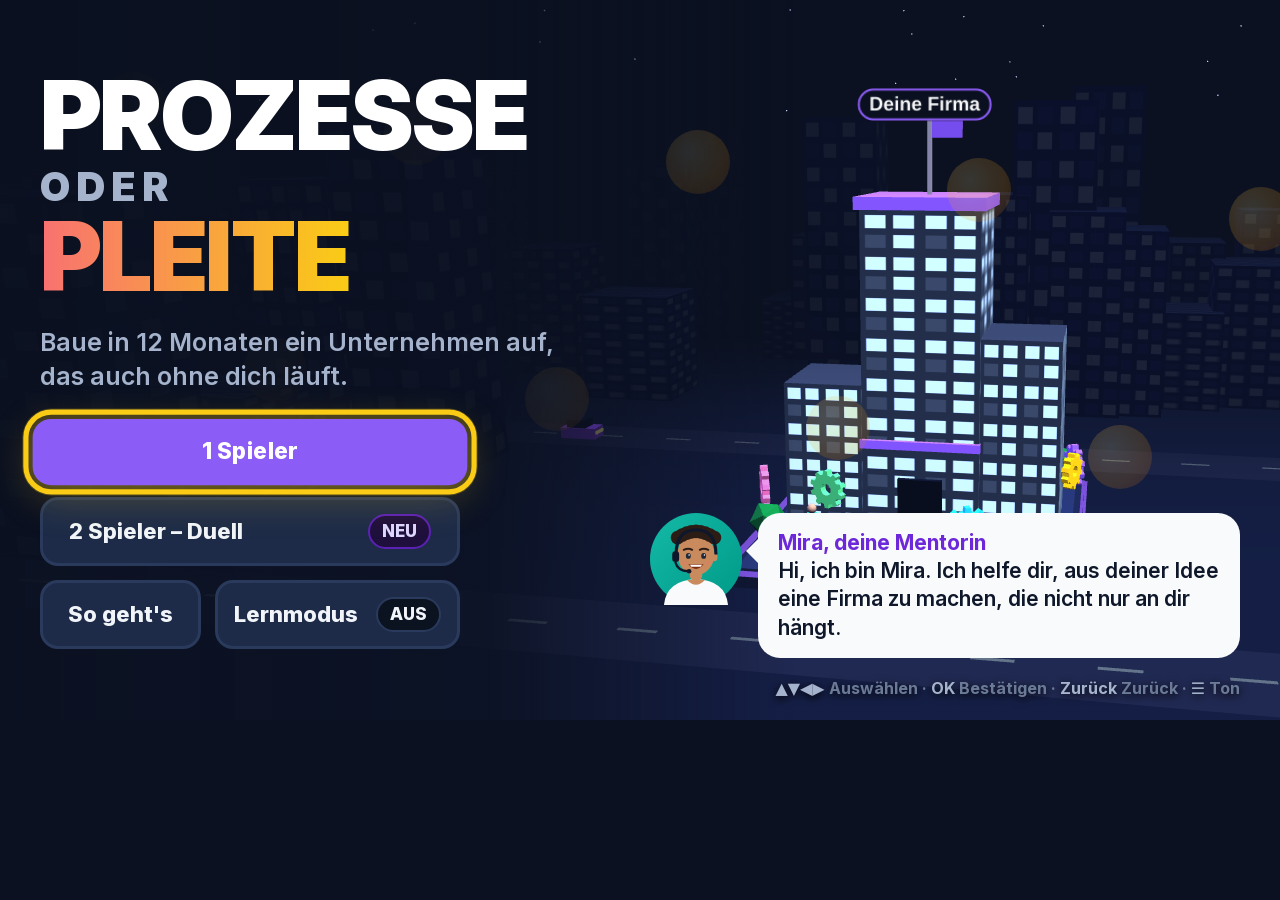
==== game/index.html @ 91f9b21e "Prozesse oder Pleite 3.1 – Business-Spiel für Fire TV 5 Branchen, 3D-Stadt mit three.js, 2-Spieler-D" ====
<!DOCTYPE html>
<html lang="de">
<head>
    <meta charset="UTF-8">
    <meta name="viewport" content="width=1280, user-scalable=no">
    <title>Prozesse oder Pleite</title>
    <link rel="stylesheet" href="inter.css">
    <link rel="stylesheet" href="style.css">
</head>
<body>
    <div id="stage">
        <canvas id="three" width="1280" height="720"></canvas>
        <div id="app"></div>
        <div id="toast"></div>
        <div id="fx"></div>
    </div>
    <script src="three.min.js"></script>
    <script src="data.js"></script>
    <script src="learn.js"></script>
    <script src="engine.js"></script>
    <script src="art.js"></script>
    <script src="scene3d.js"></script>
    <script src="ui.js"></script>
</body>
</html>
---- game/inter.css ----
@font-face {
  font-family: 'Inter';
  font-style: normal;
  font-weight: 400;
  font-display: swap;
  src: url(fonts/inter-0.woff2) format('woff2');
  unicode-range: U+0100-02BA, U+02BD-02C5, U+02C7-02CC, U+02CE-02D7, U+02DD-02FF, U+0304, U+0308, U+0329, U+1D00-1DBF, U+1E00-1E9F, U+1EF2-1EFF, U+2020, U+20A0-20AB, U+20AD-20C4, U+2113, U+2C60-2C7F, U+A720-A7FF;
}
@font-face {
  font-family: 'Inter';
  font-style: normal;
  font-weight: 400;
  font-display: swap;
  src: url(fonts/inter-1.woff2) format('woff2');
  unicode-range: U+0000-00FF, U+0131, U+0152-0153, U+02BB-02BC, U+02C6, U+02DA, U+02DC, U+0304, U+0308, U+0329, U+2000-206F, U+20AC, U+2122, U+2191, U+2193, U+2212, U+2215, U+FEFF, U+FFFD;
}
@font-face {
  font-family: 'Inter';
  font-style: normal;
  font-weight: 500;
  font-display: swap;
  src: url(fonts/inter-0.woff2) format('woff2');
  unicode-range: U+0100-02BA, U+02BD-02C5, U+02C7-02CC, U+02CE-02D7, U+02DD-02FF, U+0304, U+0308, U+0329, U+1D00-1DBF, U+1E00-1E9F, U+1EF2-1EFF, U+2020, U+20A0-20AB, U+20AD-20C4, U+2113, U+2C60-2C7F, U+A720-A7FF;
}
@font-face {
  font-family: 'Inter';
  font-style: normal;
  font-weight: 500;
  font-display: swap;
  src: url(fonts/inter-1.woff2) format('woff2');
  unicode-range: U+0000-00FF, U+0131, U+0152-0153, U+02BB-02BC, U+02C6, U+02DA, U+02DC, U+0304, U+0308, U+0329, U+2000-206F, U+20AC, U+2122, U+2191, U+2193, U+2212, U+2215, U+FEFF, U+FFFD;
}
@font-face {
  font-family: 'Inter';
  font-style: normal;
  font-weight: 600;
  font-display: swap;
  src: url(fonts/inter-0.woff2) format('woff2');
  unicode-range: U+0100-02BA, U+02BD-02C5, U+02C7-02CC, U+02CE-02D7, U+02DD-02FF, U+0304, U+0308, U+0329, U+1D00-1DBF, U+1E00-1E9F, U+1EF2-1EFF, U+2020, U+20A0-20AB, U+20AD-20C4, U+2113, U+2C60-2C7F, U+A720-A7FF;
}
@font-face {
  font-family: 'Inter';
  font-style: normal;
  font-weight: 600;
  font-display: swap;
  src: url(fonts/inter-1.woff2) format('woff2');
  unicode-range: U+0000-00FF, U+0131, U+0152-0153, U+02BB-02BC, U+02C6, U+02DA, U+02DC, U+0304, U+0308, U+0329, U+2000-206F, U+20AC, U+2122, U+2191, U+2193, U+2212, U+2215, U+FEFF, U+FFFD;
}
@font-face {
  font-family: 'Inter';
  font-style: normal;
  font-weight: 700;
  font-display: swap;
  src: url(fonts/inter-0.woff2) format('woff2');
  unicode-range: U+0100-02BA, U+02BD-02C5, U+02C7-02CC, U+02CE-02D7, U+02DD-02FF, U+0304, U+0308, U+0329, U+1D00-1DBF, U+1E00-1E9F, U+1EF2-1EFF, U+2020, U+20A0-20AB, U+20AD-20C4, U+2113, U+2C60-2C7F, U+A720-A7FF;
}
@font-face {
  font-family: 'Inter';
  font-style: normal;
  font-weight: 700;
  font-display: swap;
  src: url(fonts/inter-1.woff2) format('woff2');
  unicode-range: U+0000-00FF, U+0131, U+0152-0153, U+02BB-02BC, U+02C6, U+02DA, U+02DC, U+0304, U+0308, U+0329, U+2000-206F, U+20AC, U+2122, U+2191, U+2193, U+2212, U+2215, U+FEFF, U+FFFD;
}
@font-face {
  font-family: 'Inter';
  font-style: normal;
  font-weight: 800;
  font-display: swap;
  src: url(fonts/inter-0.woff2) format('woff2');
  unicode-range: U+0100-02BA, U+02BD-02C5, U+02C7-02CC, U+02CE-02D7, U+02DD-02FF, U+0304, U+0308, U+0329, U+1D00-1DBF, U+1E00-1E9F, U+1EF2-1EFF, U+2020, U+20A0-20AB, U+20AD-20C4, U+2113, U+2C60-2C7F, U+A720-A7FF;
}
@font-face {
  font-family: 'Inter';
  font-style: normal;
  font-weight: 800;
  font-display: swap;
  src: url(fonts/inter-1.woff2) format('woff2');
  unicode-range: U+0000-00FF, U+0131, U+0152-0153, U+02BB-02BC, U+02C6, U+02DA, U+02DC, U+0304, U+0308, U+0329, U+2000-206F, U+20AC, U+2122, U+2191, U+2193, U+2212, U+2215, U+FEFF, U+FFFD;
}
@font-face {
  font-family: 'Inter';
  font-style: normal;
  font-weight: 900;
  font-display: swap;
  src: url(fonts/inter-0.woff2) format('woff2');
  unicode-range: U+0100-02BA, U+02BD-02C5, U+02C7-02CC, U+02CE-02D7, U+02DD-02FF, U+0304, U+0308, U+0329, U+1D00-1DBF, U+1E00-1E9F, U+1EF2-1EFF, U+2020, U+20A0-20AB, U+20AD-20C4, U+2113, U+2C60-2C7F, U+A720-A7FF;
}
@font-face {
  font-family: 'Inter';
  font-style: normal;
  font-weight: 900;
  font-display: swap;
  src: url(fonts/inter-1.woff2) format('woff2');
  unicode-range: U+0000-00FF, U+0131, U+0152-0153, U+02BB-02BC, U+02C6, U+02DA, U+02DC, U+0304, U+0308, U+0329, U+2000-206F, U+20AC, U+2122, U+2191, U+2193, U+2212, U+2215, U+FEFF, U+FFFD;
}
---- game/style.css ----
/* Prozesse oder Pleite – TV-Oberfläche (1280 × 720 CSS-Pixel, kein Scrollen) */
:root {
    --bg: #0b1120;
    --bg2: #111a2e;
    --card: #16213a;
    --card2: #1d2b48;
    --line: #2a3a5c;
    --text: #f1f5f9;
    --mute: #a5b4cc;
    --dim: #6b7a96;
    --accent: #8b5cf6;
    --good: #22c55e;
    --warn: #f59e0b;
    --bad: #ef4444;
    --gold: #facc15;
    --cyan: #22d3ee;
}
* { box-sizing: border-box; margin: 0; padding: 0; }
html, body { width: 1280px; height: 720px; overflow: hidden; background: var(--bg); }
body {
    font-family: 'Inter', system-ui, sans-serif;
    color: var(--text);
    font-size: 20px;
    line-height: 1.35;
    -webkit-font-smoothing: antialiased;
    user-select: none;
}
#stage { position: relative; width: 1280px; height: 720px; overflow: hidden;
    background: radial-gradient(1200px 600px at 80% -10%, #1e2a55 0%, transparent 60%), radial-gradient(900px 500px at -10% 110%, #1a1440 0%, transparent 60%), var(--bg); }
#app { position: absolute; inset: 0; }
.screen { position: absolute; inset: 0; padding: 28px 40px; display: flex; flex-direction: column; animation: fadeIn .22s ease-out; }
@keyframes fadeIn { from { opacity: 0; transform: translateY(8px); } to { opacity: 1; transform: none; } }

h1 { font-size: 64px; font-weight: 900; letter-spacing: -1.5px; line-height: 1.02; }
h2 { font-size: 40px; font-weight: 900; letter-spacing: -0.8px; line-height: 1.1; }
h3 { font-size: 26px; font-weight: 800; line-height: 1.2; }
.mute { color: var(--mute); }
.dim { color: var(--dim); }
.acc { color: var(--accent); }
.good { color: var(--good); }
.bad { color: var(--bad); }
.warn { color: var(--warn); }
.gold { color: var(--gold); }
.row { display: flex; gap: 20px; }
.col { display: flex; flex-direction: column; gap: 16px; }
.grow { flex: 1; min-width: 0; min-height: 0; }
.center { align-items: center; justify-content: center; text-align: center; }
.big { font-size: 24px; }
.small { font-size: 17px; }

/* ---------- Karten & Buttons ---------- */
.card { background: var(--card); border: 2px solid var(--line); border-radius: 22px; padding: 20px 22px; position: relative; }
.btn {
    display: inline-flex; align-items: center; justify-content: center; gap: 12px;
    background: var(--card2); color: var(--text); border: 3px solid var(--line);
    border-radius: 18px; padding: 14px 26px; font: inherit; font-size: 22px; font-weight: 800;
    cursor: pointer; position: relative; transition: transform .08s ease-out, background .1s;
    text-align: left;
}
.btn.primary { background: var(--accent); border-color: var(--accent); color: #fff; }
.btn.gold { background: linear-gradient(135deg, #fde047, #f59e0b); border-color: #f59e0b; color: #1c1917; }
.btn.ghost { background: transparent; }
.btn.danger { background: #3b1219; border-color: #7f1d1d; color: #fecaca; }
.btn.dis { opacity: 0.42; }
.btn .ic { width: 30px; height: 30px; flex: none; }
[data-f].f {
    outline: 5px solid var(--gold); outline-offset: 4px;
    box-shadow: 0 0 0 10px rgba(250, 204, 21, 0.22), 0 10px 40px rgba(250, 204, 21, 0.25);
    transform: scale(1.035); z-index: 3;
}
.btn.dis.f { opacity: 0.75; }

.chip { display: inline-flex; align-items: center; gap: 6px; padding: 4px 12px; border-radius: 999px; font-size: 17px; font-weight: 800; background: #0b1220; border: 2px solid var(--line); white-space: nowrap; }
.chip.g { color: #86efac; border-color: #166534; background: #052e16; }
.chip.r { color: #fca5a5; border-color: #7f1d1d; background: #2a0b0e; }
.chip.y { color: #fde68a; border-color: #854d0e; background: #2a1a05; }
.chip.b { color: #a5f3fc; border-color: #155e75; background: #082f3a; }
.chip.p { color: #ddd6fe; border-color: #5b21b6; background: #1e0f3d; }

/* ---------- HUD ---------- */
.hud { display: flex; align-items: center; gap: 14px; height: 76px; margin-bottom: 18px; }
.hud .brand { display: flex; align-items: center; gap: 12px; min-width: 210px; }
.hud .brand .logo { width: 52px; height: 52px; border-radius: 14px; background: var(--accent); display: grid; place-items: center; font-weight: 900; font-size: 22px; color: #fff; }
.hud .brand b { font-size: 21px; display: block; line-height: 1.1; }
.hud .brand span { font-size: 16px; color: var(--mute); }
.stat { background: var(--card); border: 2px solid var(--line); border-radius: 16px; padding: 8px 14px; height: 72px; display: flex; flex-direction: column; justify-content: center; min-width: 0; }
.stat .k { font-size: 14px; font-weight: 800; color: var(--mute); text-transform: uppercase; letter-spacing: 0.6px; white-space: nowrap; }
.stat .v { font-size: 26px; font-weight: 900; white-space: nowrap; line-height: 1.15; }
.stat .v small { font-size: 16px; color: var(--mute); font-weight: 700; }
.bar { height: 10px; background: #0b1220; border-radius: 99px; overflow: hidden; margin-top: 6px; border: 1px solid var(--line); }
.bar i { display: block; height: 100%; border-radius: 99px; transition: width .4s; }
.dots { display: flex; gap: 6px; margin-top: 6px; }
.dots i { width: 18px; height: 18px; border-radius: 50%; background: #0b1220; border: 2px solid var(--line); }
.dots i.on { background: var(--accent); border-color: var(--accent); box-shadow: 0 0 10px var(--accent); }

/* ---------- Titel ---------- */
.title-bg { position: absolute; inset: 0; overflow: hidden; }
.title-bg .coin { position: absolute; width: 64px; height: 64px; border-radius: 50%; background: radial-gradient(circle at 35% 35%, #fde68a, #f59e0b 60%, #b45309); opacity: 0.18; animation: floaty 7s ease-in-out infinite; }
@keyframes floaty { 0%, 100% { transform: translateY(0) rotate(0); } 50% { transform: translateY(-30px) rotate(20deg); } }
.logo-big { font-size: 96px; font-weight: 900; letter-spacing: -3px; line-height: 0.92; }
.logo-big .oder { display: block; font-size: 40px; letter-spacing: 6px; color: var(--mute); margin: 10px 0 6px; }
.logo-big .p1 { color: #fff; }
.logo-big .p2 { background: linear-gradient(90deg, #f87171, #facc15); -webkit-background-clip: text; background-clip: text; color: transparent; }

/* ---------- Business-Auswahl ---------- */
.cases { display: grid; grid-template-columns: repeat(5, minmax(0, 1fr)); gap: 22px; flex: 1; min-height: 0; }
.casecard { display: flex; flex-direction: column; padding: 0; overflow: hidden; border-radius: 24px; background: var(--card); border: 3px solid var(--line); text-align: left; color: var(--text); font: inherit; cursor: pointer; }
.casecard .scene { width: 100%; height: 170px; display: block; }
.casecard .body { padding: 16px 18px 18px; display: flex; flex-direction: column; gap: 8px; flex: 1; }
.casecard h3 { font-size: 26px; }
.casecard .tag { font-size: 19px; color: var(--mute); font-weight: 600; }
.casecard .meta { margin-top: auto; display: flex; gap: 8px; flex-wrap: wrap; }
.diff { color: var(--gold); letter-spacing: 3px; font-size: 20px; }

/* ---------- Mentor ---------- */
.mentor { display: flex; gap: 16px; align-items: flex-start; }
.mentor .face { width: 92px; height: 92px; flex: none; }
.bubble { background: #f8fafc; color: #0f172a; border-radius: 22px; padding: 16px 20px; font-size: 21px; font-weight: 600; position: relative; line-height: 1.35; }
.bubble::before { content: ''; position: absolute; left: -12px; top: 26px; border: 12px solid transparent; border-right-color: #f8fafc; border-left: 0; }
.bubble b { color: #6d28d9; }

/* ---------- Hub ---------- */
.hub { display: grid; grid-template-columns: 430px 1fr; gap: 22px; flex: 1; min-height: 0; }
.hub .left { display: flex; flex-direction: column; gap: 16px; min-height: 0; }
.buildcard { padding: 0; overflow: hidden; height: 300px; }
.buildcard .building { width: 100%; height: 100%; display: block; }
.buildcard .lvl { position: absolute; left: 16px; top: 14px; }
.tiles { display: grid; grid-template-columns: repeat(3, minmax(0, 1fr)); grid-template-rows: 1fr 1fr; gap: 18px; flex: 1; min-height: 0; }
.tile { flex-direction: column; align-items: flex-start; justify-content: space-between; padding: 18px 20px; border-radius: 22px; }
.tile .ic { width: 46px; height: 46px; color: var(--accent); }
.tile .t { font-size: 25px; font-weight: 900; line-height: 1.1; }
.tile .s { font-size: 18px; color: var(--mute); font-weight: 600; }
.tile .cost { position: absolute; right: 16px; top: 16px; }
.hubfoot { display: flex; gap: 18px; margin-top: 18px; }
.hubfoot .btn { height: 78px; }

/* ---------- Listen/Karten ---------- */
.grid2 { display: grid; grid-template-columns: repeat(2, minmax(0, 1fr)); gap: 18px; }
.grid3 { display: grid; grid-template-columns: repeat(3, minmax(0, 1fr)); gap: 18px; }
.grid4 { display: grid; grid-template-columns: repeat(4, minmax(0, 1fr)); gap: 16px; }
.lead { display: grid; grid-template-columns: 64px 330px 1fr 330px; gap: 18px; align-items: center; padding: 10px 16px; border-radius: 18px; }
.lead .face { width: 64px; height: 64px; }
.lead .name { font-size: 22px; font-weight: 900; line-height: 1.15; }
.lead .want { font-size: 16px; color: var(--mute); font-weight: 600; white-space: nowrap; overflow: hidden; text-overflow: ellipsis; }
.lead .price { font-size: 16px; color: var(--mute); font-weight: 600; }
.lead .price b { color: var(--text); }
.lead .hints { display: flex; flex-direction: column; gap: 3px; }
.hint { display: flex; gap: 10px; align-items: flex-start; font-size: 17px; font-weight: 600; line-height: 1.25; }
.hint i { flex: none; width: 24px; height: 24px; border-radius: 50%; display: grid; place-items: center; font-style: normal; font-weight: 900; font-size: 15px; }
.hint.green i { background: #14532d; color: #86efac; }
.hint.neutral i { background: #334155; color: #cbd5e1; }
.hint.red i { background: #7f1d1d; color: #fecaca; }
.lead .acts { display: flex; gap: 10px; }
.lead .acts .btn { flex: 1; justify-content: center; padding: 10px 12px; font-size: 19px; }

.proc { display: flex; flex-direction: column; justify-content: flex-start; overflow: hidden; gap: 8px; align-items: stretch; padding: 16px 18px; border-radius: 20px; min-height: 0; }
.proc .t { font-size: 21px; font-weight: 900; line-height: 1.15; }
.proc .fx { font-size: 17px; color: var(--mute); font-weight: 600; line-height: 1.3; flex: 1; }
.proc .price { display: flex; gap: 8px; flex-wrap: wrap; }
.proc.built { border-color: #166534; background: #0c2416; }
.proc .ok { position: absolute; right: 14px; top: 14px; width: 34px; height: 34px; color: #4ade80; }

.person { display: flex; gap: 12px; align-items: center; padding: 12px 14px; }
.person .face { width: 56px; height: 56px; flex: none; }
.person b { font-size: 20px; display: block; line-height: 1.15; }
.person span { font-size: 16px; color: var(--mute); font-weight: 600; }

/* ---------- Gespräch ---------- */
.talk { display: grid; grid-template-columns: 330px 1fr; gap: 28px; flex: 1; min-height: 0; }
.talk .who { display: flex; flex-direction: column; align-items: center; text-align: center; gap: 12px; }
.talk .who .face { width: 220px; height: 220px; }
.speech { background: #f8fafc; color: #0f172a; border-radius: 26px; padding: 24px 28px; font-size: 30px; font-weight: 800; line-height: 1.3; position: relative; }
.speech::before { content: ''; position: absolute; left: -16px; top: 40px; border: 16px solid transparent; border-right-color: #f8fafc; border-left: 0; }
.answers { display: flex; flex-direction: column; gap: 14px; }
.answers .btn { width: 100%; justify-content: flex-start; font-size: 22px; padding: 16px 22px; font-weight: 700; line-height: 1.3; }
.answers .btn .n { flex: none; width: 38px; height: 38px; border-radius: 12px; background: #0b1220; display: grid; place-items: center; font-weight: 900; color: var(--accent); }
.timer { height: 16px; background: #0b1220; border-radius: 99px; overflow: hidden; border: 2px solid var(--line); }
.timer i { display: block; height: 100%; background: linear-gradient(90deg, #ef4444, #f59e0b, #22c55e); border-radius: 99px; transition: width .1s linear; }

/* ---------- Mini-Spiel Akquise ---------- */
.meter { position: relative; height: 90px; background: #0b1220; border: 3px solid var(--line); border-radius: 22px; overflow: hidden; }
.meter .zone { position: absolute; top: 0; bottom: 0; }
.meter .zone.y { background: rgba(250, 204, 21, 0.22); }
.meter .zone.g { background: rgba(34, 197, 94, 0.55); box-shadow: inset 0 0 0 3px #4ade80; }
.meter .cur { position: absolute; top: -4px; bottom: -4px; width: 14px; margin-left: -7px; background: #fff; border-radius: 8px; box-shadow: 0 0 18px #fff; }
.meter .mark { position: absolute; top: 8px; bottom: 8px; width: 6px; margin-left: -3px; border-radius: 4px; }
.rounds { display: flex; gap: 14px; justify-content: center; }
.rounds .r { width: 160px; height: 64px; border-radius: 18px; border: 3px dashed var(--line); display: grid; place-items: center; font-size: 22px; font-weight: 900; color: var(--dim); }
.rounds .r.green { border: 3px solid #22c55e; color: #86efac; background: #052e16; }
.rounds .r.yellow { border: 3px solid #eab308; color: #fde68a; background: #2a1a05; }
.rounds .r.miss { border: 3px solid #7f1d1d; color: #fca5a5; background: #2a0b0e; }

/* ---------- Ereignis ---------- */
.event { display: grid; grid-template-columns: 360px 1fr; gap: 36px; flex: 1; min-height: 0; align-items: center; }
.eventart { width: 360px; height: 360px; display: block; filter: drop-shadow(0 20px 40px rgba(0,0,0,.45)); }
.choices { display: flex; flex-direction: column; gap: 14px; }
.choices .btn { width: 100%; justify-content: flex-start; font-size: 22px; padding: 16px 22px; }
.choices .btn .req { margin-left: auto; }

/* ---------- Tabellen ---------- */
.tbl { width: 100%; border-collapse: collapse; font-size: 21px; }
.tbl td { padding: 7px 4px; border-bottom: 1px solid var(--line); }
.tbl td:last-child { text-align: right; font-weight: 800; white-space: nowrap; }
.tbl tr.sum td { border-bottom: 0; border-top: 3px solid var(--line); font-weight: 900; font-size: 24px; padding-top: 10px; }
.news { display: flex; flex-direction: column; gap: 10px; }
.news .n { display: flex; gap: 12px; align-items: flex-start; font-size: 20px; font-weight: 600; line-height: 1.3; }
.news .n i { flex: none; width: 30px; height: 30px; border-radius: 10px; display: grid; place-items: center; font-style: normal; font-weight: 900; font-size: 17px; }
.news .n.g i { background: #14532d; color: #86efac; }
.news .n.r i { background: #7f1d1d; color: #fecaca; }
.news .n.y i { background: #713f12; color: #fde68a; }
.news .n.b i { background: #164e63; color: #a5f3fc; }

/* ---------- Ende ---------- */
.stars { display: flex; gap: 14px; }
.stars .ic { width: 78px; height: 78px; color: #334155; }
.stars .ic.on { color: var(--gold); filter: drop-shadow(0 0 14px rgba(250, 204, 21, .7)); animation: pop .5s ease-out backwards; }
.stars .ic.on:nth-child(2) { animation-delay: .25s; }
.stars .ic.on:nth-child(3) { animation-delay: .5s; }
@keyframes pop { from { transform: scale(0) rotate(-40deg); } to { transform: scale(1) rotate(0); } }

/* ---------- Toast & Effekte ---------- */
#toast { position: absolute; left: 50%; bottom: 26px; transform: translateX(-50%) translateY(30px); opacity: 0; background: #f8fafc; color: #0f172a; font-weight: 800; font-size: 22px; padding: 14px 26px; border-radius: 18px; transition: all .25s; z-index: 50; pointer-events: none; box-shadow: 0 16px 50px rgba(0,0,0,.5); max-width: 1000px; text-align: center; }
#toast.on { opacity: 1; transform: translateX(-50%) translateY(0); }
#fx { position: absolute; inset: 0; pointer-events: none; z-index: 40; overflow: hidden; }
.coinfx { position: absolute; width: 34px; height: 34px; border-radius: 50%; background: radial-gradient(circle at 35% 35%, #fef08a, #f59e0b 60%, #b45309); animation: coin 1.1s ease-in forwards; }
@keyframes coin { 0% { transform: translateY(0) scale(.6); opacity: 1; } 100% { transform: translateY(760px) rotate(400deg) scale(1); opacity: .9; } }
.flash { animation: flash .5s ease-out; }
@keyframes flash { 0% { box-shadow: 0 0 0 0 rgba(34,197,94,.8); } 100% { box-shadow: 0 0 0 30px rgba(34,197,94,0); } }
.shake { animation: shake .4s; }
@keyframes shake { 0%,100% { transform: translateX(0); } 25% { transform: translateX(-10px); } 75% { transform: translateX(10px); } }

.keys { position: absolute; right: 40px; bottom: 20px; font-size: 16px; color: var(--dim); font-weight: 700; }
.keys b { color: var(--mute); }

/* Modal */
.modal { position: absolute; inset: 0; background: rgba(3, 7, 18, .82); display: flex; align-items: center; justify-content: center; z-index: 30; animation: fadeIn .18s; }
.modal .card { width: 760px; padding: 32px 36px; display: flex; flex-direction: column; gap: 18px; }
.rounds .r { height: 52px; }
.eventart { max-width: 100%; }
.col > .eventart { width: 300px; height: 300px; }
.casecard .scene { height: 210px; }
.proc .chip { white-space: normal; }

/* ---------- 3D & Duell ---------- */
#three { position: absolute; inset: 0; width: 1280px; height: 720px; z-index: 0; visibility: hidden; }
#app { z-index: 1; }
.lvl3d { position: absolute; left: 4px; top: 4px; }
.duelbar { padding: 12px 16px; display: flex; flex-direction: column; gap: 8px; background: rgba(22, 33, 58, 0.92); }
.duelbar .l, .duelbar .r { display: flex; flex-direction: column; }
.duelbar .r { text-align: right; }
.duelbar b { font-size: 19px; font-weight: 900; }
.duelbar span { font-size: 17px; font-weight: 800; }
.tug { display: flex; height: 14px; border-radius: 99px; overflow: hidden; border: 2px solid var(--line); background: #0b1220; }
.tug i { display: block; height: 100%; transition: width .6s; }
.handover { flex: 1; display: flex; flex-direction: column; align-items: center; justify-content: space-between; gap: 20px; text-align: center; }
.handover .who { font-size: 88px; text-shadow: 0 6px 30px rgba(0, 0, 0, .7); animation: pop .6s ease-out backwards; }
.handover .big { text-shadow: 0 3px 14px rgba(0, 0, 0, .9); }
.duelend { flex: 1; display: flex; flex-direction: column; }
.duelend h1 { text-shadow: 0 6px 30px rgba(0, 0, 0, .8); animation: pop .6s ease-out backwards; }
.duelcard { flex: 1; gap: 8px; background: rgba(22, 33, 58, 0.94); padding: 16px 20px; }
.duelcard.win { box-shadow: 0 0 0 4px var(--gold), 0 0 40px rgba(250, 204, 21, .35); }
.duelcard .val { font-size: 34px; font-weight: 900; line-height: 1.1; }
.duelcard h2 { font-size: 32px; }
.stars.small3 .ic { width: 40px; height: 40px; }
.shade-left { position: absolute; inset: 0; background: linear-gradient(90deg, rgba(11,17,32,.96) 0%, rgba(11,17,32,.85) 38%, rgba(11,17,32,0) 62%); pointer-events: none; }
.keys { text-shadow: 0 2px 8px #000; }
.hubtip .bubble { font-size: 18px; padding: 12px 16px; }
.hubtip .mentor .face { width: 72px; height: 72px; }

/* ---------- Lernen ---------- */
.casecard .scene { height: 150px; }
.casecard h3 { font-size: 22px; }
.casecard .tag { font-size: 17px; }
.casecard .body { padding: 12px 14px 14px; }
.lesson { padding: 12px 16px; display: flex; flex-direction: column; gap: 6px; }
.lesson.ok { border-color: #166534; }
.why { font-size: 19px; color: #e2e8f0; font-weight: 600; line-height: 1.35; }
.skillgrid { display: grid; grid-template-columns: repeat(5, minmax(0, 1fr)); grid-template-rows: repeat(3, minmax(0, 1fr)); gap: 14px; min-height: 0; }
.skill { flex-direction: column; align-items: center; justify-content: center; text-align: center; gap: 6px; padding: 10px; border-radius: 18px; }
.skill .t { font-size: 18px; font-weight: 900; line-height: 1.15; }
.skill .s { font-size: 15px; color: var(--mute); font-weight: 700; }
.skill.mastered { border-color: #a16207; background: #2a1f05; }
.skill.mastered .s { color: var(--gold); }
.skillicon { font-size: 40px; line-height: 1; width: 64px; height: 64px; display: grid; place-items: center; background: #0b1220; border-radius: 18px; border: 2px solid var(--line); flex: none; }
.modal .card .skillicon { width: 84px; height: 84px; font-size: 52px; }
.modal .answers .btn { font-size: 21px; }
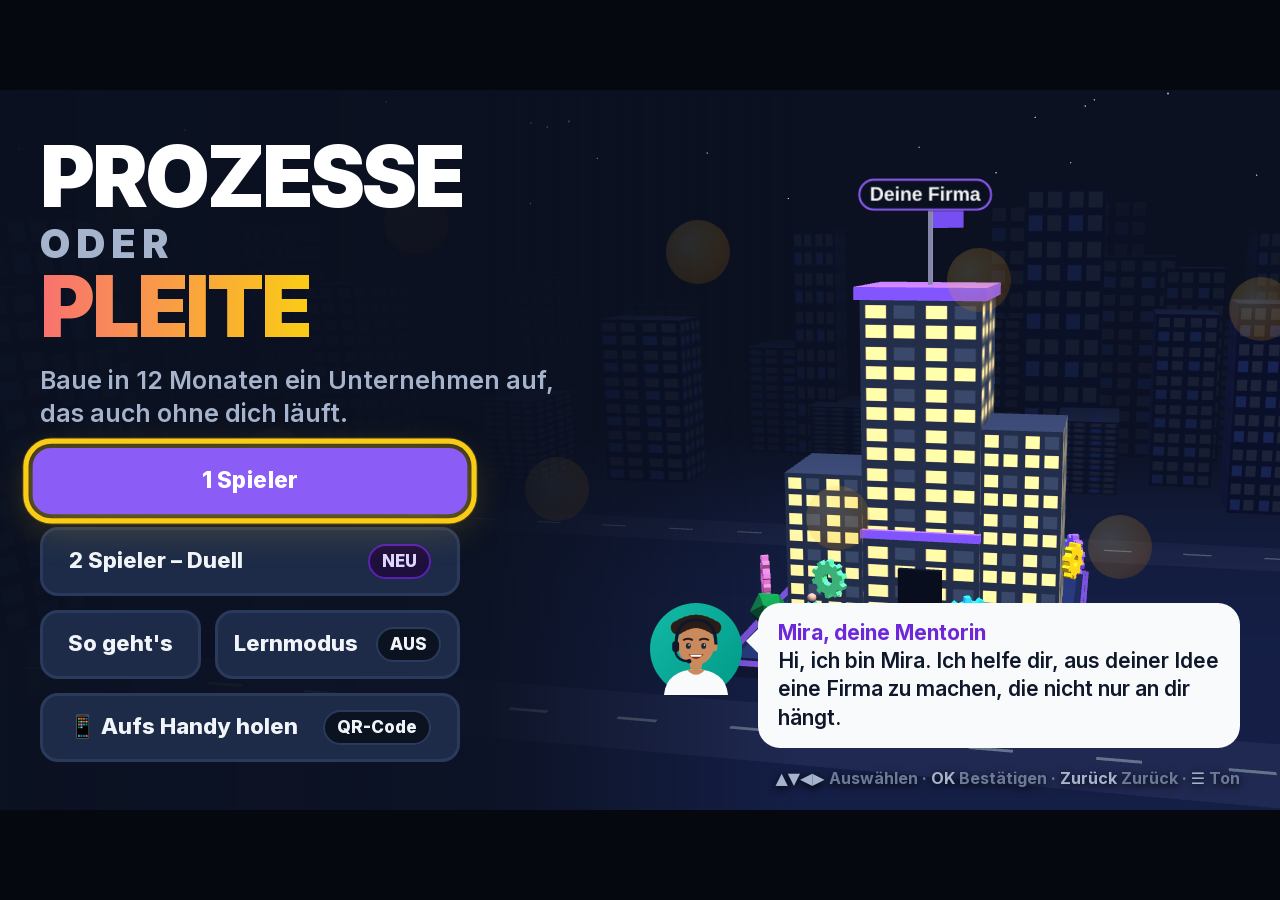
==== commit 42125013: "Version 3.2: Handy-Version, QR-Code am TV, Screenshots im README - Android-Smartphone-App (eigene Pa" ====
--- a/game/index.html
+++ b/game/index.html
@@ -19,6 +19,7 @@
     <script src="learn.js"></script>
     <script src="engine.js"></script>
     <script src="art.js"></script>
+    <script src="qrcode.js"></script>
     <script src="scene3d.js"></script>
     <script src="ui.js"></script>
 </body>
--- a/game/style.css
+++ b/game/style.css
@@ -16,7 +16,7 @@
     --cyan: #22d3ee;
 }
 * { box-sizing: border-box; margin: 0; padding: 0; }
-html, body { width: 1280px; height: 720px; overflow: hidden; background: var(--bg); }
+html, body { width: 100%; height: 100%; overflow: hidden; background: #05080f; }
 body {
     font-family: 'Inter', system-ui, sans-serif;
     color: var(--text);
@@ -25,7 +25,7 @@
     -webkit-font-smoothing: antialiased;
     user-select: none;
 }
-#stage { position: relative; width: 1280px; height: 720px; overflow: hidden;
+#stage { position: absolute; left: 0; top: 0; transform-origin: 0 0; width: 1280px; height: 720px; overflow: hidden;
     background: radial-gradient(1200px 600px at 80% -10%, #1e2a55 0%, transparent 60%), radial-gradient(900px 500px at -10% 110%, #1a1440 0%, transparent 60%), var(--bg); }
 #app { position: absolute; inset: 0; }
 .screen { position: absolute; inset: 0; padding: 28px 40px; display: flex; flex-direction: column; animation: fadeIn .22s ease-out; }
@@ -97,7 +97,7 @@
 .title-bg { position: absolute; inset: 0; overflow: hidden; }
 .title-bg .coin { position: absolute; width: 64px; height: 64px; border-radius: 50%; background: radial-gradient(circle at 35% 35%, #fde68a, #f59e0b 60%, #b45309); opacity: 0.18; animation: floaty 7s ease-in-out infinite; }
 @keyframes floaty { 0%, 100% { transform: translateY(0) rotate(0); } 50% { transform: translateY(-30px) rotate(20deg); } }
-.logo-big { font-size: 96px; font-weight: 900; letter-spacing: -3px; line-height: 0.92; }
+.logo-big { font-size: 84px; font-weight: 900; letter-spacing: -3px; line-height: 0.92; }
 .logo-big .oder { display: block; font-size: 40px; letter-spacing: 6px; color: var(--mute); margin: 10px 0 6px; }
 .logo-big .p1 { color: #fff; }
 .logo-big .p2 { background: linear-gradient(90deg, #f87171, #facc15); -webkit-background-clip: text; background-clip: text; color: transparent; }
@@ -284,3 +284,16 @@
 .skillicon { font-size: 40px; line-height: 1; width: 64px; height: 64px; display: grid; place-items: center; background: #0b1220; border-radius: 18px; border: 2px solid var(--line); flex: none; }
 .modal .card .skillicon { width: 84px; height: 84px; font-size: 52px; }
 .modal .answers .btn { font-size: 21px; }
+
+/* ---------- Touch (Handy) ---------- */
+body.touch [data-f].f { outline: none !important; box-shadow: none !important; transform: none; }
+body.touch .keys { display: none; }
+body.touch .btn:active { transform: scale(0.97); filter: brightness(1.15); }
+
+/* ---------- Info & QR ---------- */
+.qrbox { background: #fff; border-radius: 22px; padding: 14px; width: 260px; height: 260px; flex: none; }
+.qrbox svg { width: 100%; height: 100%; display: block; }
+.steps { display: flex; flex-direction: column; gap: 10px; }
+.steps .st { display: flex; gap: 12px; align-items: flex-start; font-size: 20px; font-weight: 600; line-height: 1.3; }
+.steps .st i { flex: none; width: 34px; height: 34px; border-radius: 50%; background: var(--accent); color: #fff; display: grid; place-items: center; font-style: normal; font-weight: 900; font-size: 18px; }
+.url { font-size: 15px; color: var(--mute); word-break: break-all; font-weight: 700; }
